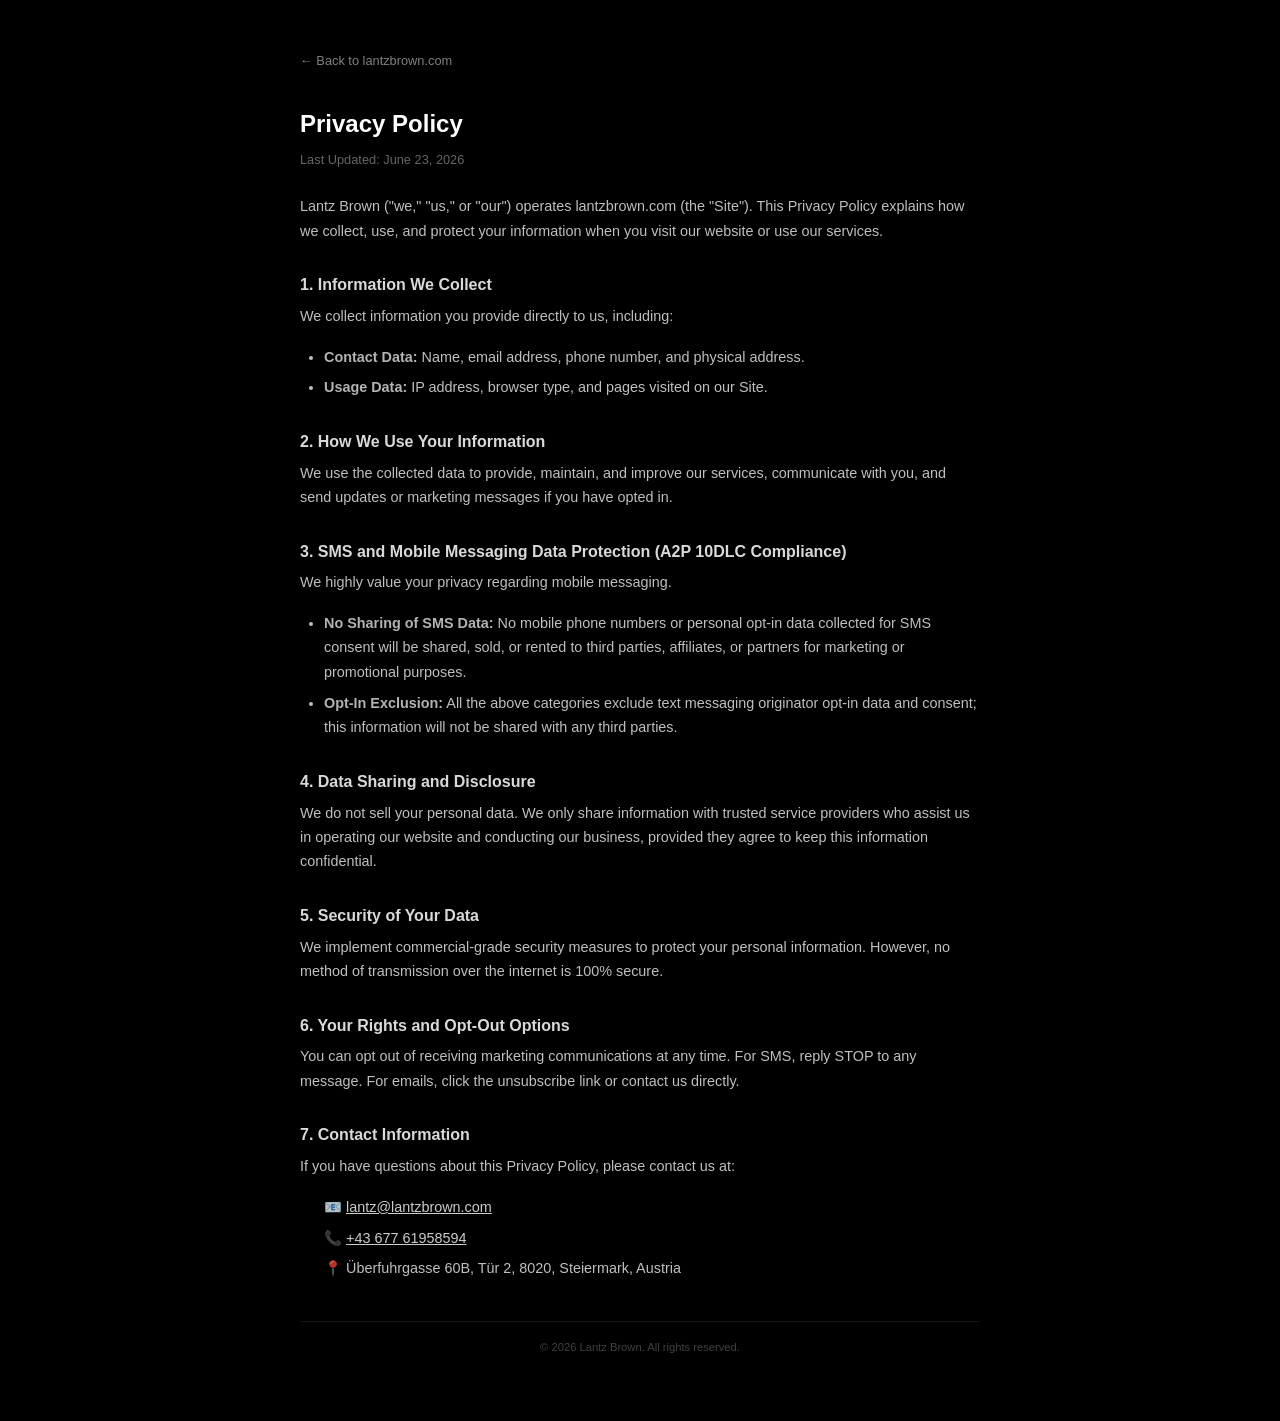
==== privacy.html @ 4243b412 "Move ToS and Privacy to separate pages, footer links only" ====
<!doctype html>
<html lang="en">
  <head>
    <meta charset="UTF-8" />
    <meta name="viewport" content="width=device-width, initial-scale=1.0" />
    <title>Privacy Policy — Lantz Brown</title>
    <link rel="icon" type="image/png" href="https://ik.imagekit.io/lantz/ChatGPT%20Image%20Jun%203,%202026,%2004_24_20%20PM.png">
    <style>
      *, *::before, *::after { margin:0; padding:0; box-sizing:border-box; }
      body { background:#000; color:rgba(255,255,255,0.75); font-family:-apple-system,BlinkMacSystemFont,'Segoe UI',Helvetica,Arial,sans-serif; font-size:0.9rem; line-height:1.7; padding:3rem 1.5rem 4rem; }
      .wrap { max-width:680px; margin:0 auto; }
      a { color:rgba(255,255,255,0.8); text-decoration:underline; }
      a:hover { color:#fff; }
      h1 { font-size:1.5rem; font-weight:700; color:#fff; margin-bottom:0.25rem; }
      .date { color:rgba(255,255,255,0.4); font-size:0.8rem; margin-bottom:1.5rem; }
      p { margin-bottom:1rem; }
      h2 { font-size:1rem; font-weight:600; color:rgba(255,255,255,0.85); margin:1.75rem 0 0.35rem; }
      ul { padding-left:1.5rem; margin-bottom:1rem; }
      li { margin-bottom:0.4rem; }
      li strong { color:rgba(255,255,255,0.7); }
      .contact li { list-style:none; }
      .back { display:inline-block; margin-bottom:2rem; font-size:0.8rem; color:rgba(255,255,255,0.5); text-decoration:none; }
      .back:hover { color:rgba(255,255,255,0.8); }
      .bottom { margin-top:2.5rem; padding-top:1rem; border-top:1px solid rgba(255,255,255,0.08); text-align:center; font-size:0.7rem; color:rgba(255,255,255,0.25); }
    </style>
  </head>
  <body>
    <div class="wrap">
      <a href="/" class="back">← Back to lantzbrown.com</a>
      <h1>Privacy Policy</h1>
      <p class="date">Last Updated: June 23, 2026</p>
      <p>Lantz Brown ("we," "us," or "our") operates lantzbrown.com (the "Site"). This Privacy Policy explains how we collect, use, and protect your information when you visit our website or use our services.</p>

      <h2>1. Information We Collect</h2>
      <p>We collect information you provide directly to us, including:</p>
      <ul>
        <li><strong>Contact Data:</strong> Name, email address, phone number, and physical address.</li>
        <li><strong>Usage Data:</strong> IP address, browser type, and pages visited on our Site.</li>
      </ul>

      <h2>2. How We Use Your Information</h2>
      <p>We use the collected data to provide, maintain, and improve our services, communicate with you, and send updates or marketing messages if you have opted in.</p>

      <h2>3. SMS and Mobile Messaging Data Protection (A2P 10DLC Compliance)</h2>
      <p>We highly value your privacy regarding mobile messaging.</p>
      <ul>
        <li><strong>No Sharing of SMS Data:</strong> No mobile phone numbers or personal opt-in data collected for SMS consent will be shared, sold, or rented to third parties, affiliates, or partners for marketing or promotional purposes.</li>
        <li><strong>Opt-In Exclusion:</strong> All the above categories exclude text messaging originator opt-in data and consent; this information will not be shared with any third parties.</li>
      </ul>

      <h2>4. Data Sharing and Disclosure</h2>
      <p>We do not sell your personal data. We only share information with trusted service providers who assist us in operating our website and conducting our business, provided they agree to keep this information confidential.</p>

      <h2>5. Security of Your Data</h2>
      <p>We implement commercial-grade security measures to protect your personal information. However, no method of transmission over the internet is 100% secure.</p>

      <h2>6. Your Rights and Opt-Out Options</h2>
      <p>You can opt out of receiving marketing communications at any time. For SMS, reply STOP to any message. For emails, click the unsubscribe link or contact us directly.</p>

      <h2>7. Contact Information</h2>
      <p>If you have questions about this Privacy Policy, please contact us at:</p>
      <ul class="contact">
        <li>📧 <a href="mailto:lantz@lantzbrown.com">lantz@lantzbrown.com</a></li>
        <li>📞 <a href="tel:+436****8594">+43 677 61958594</a></li>
        <li>📍 Überfuhrgasse 60B, Tür 2, 8020, Steiermark, Austria</li>
      </ul>

      <div class="bottom">© 2026 Lantz Brown. All rights reserved.</div>
    </div>
  </body>
</html>
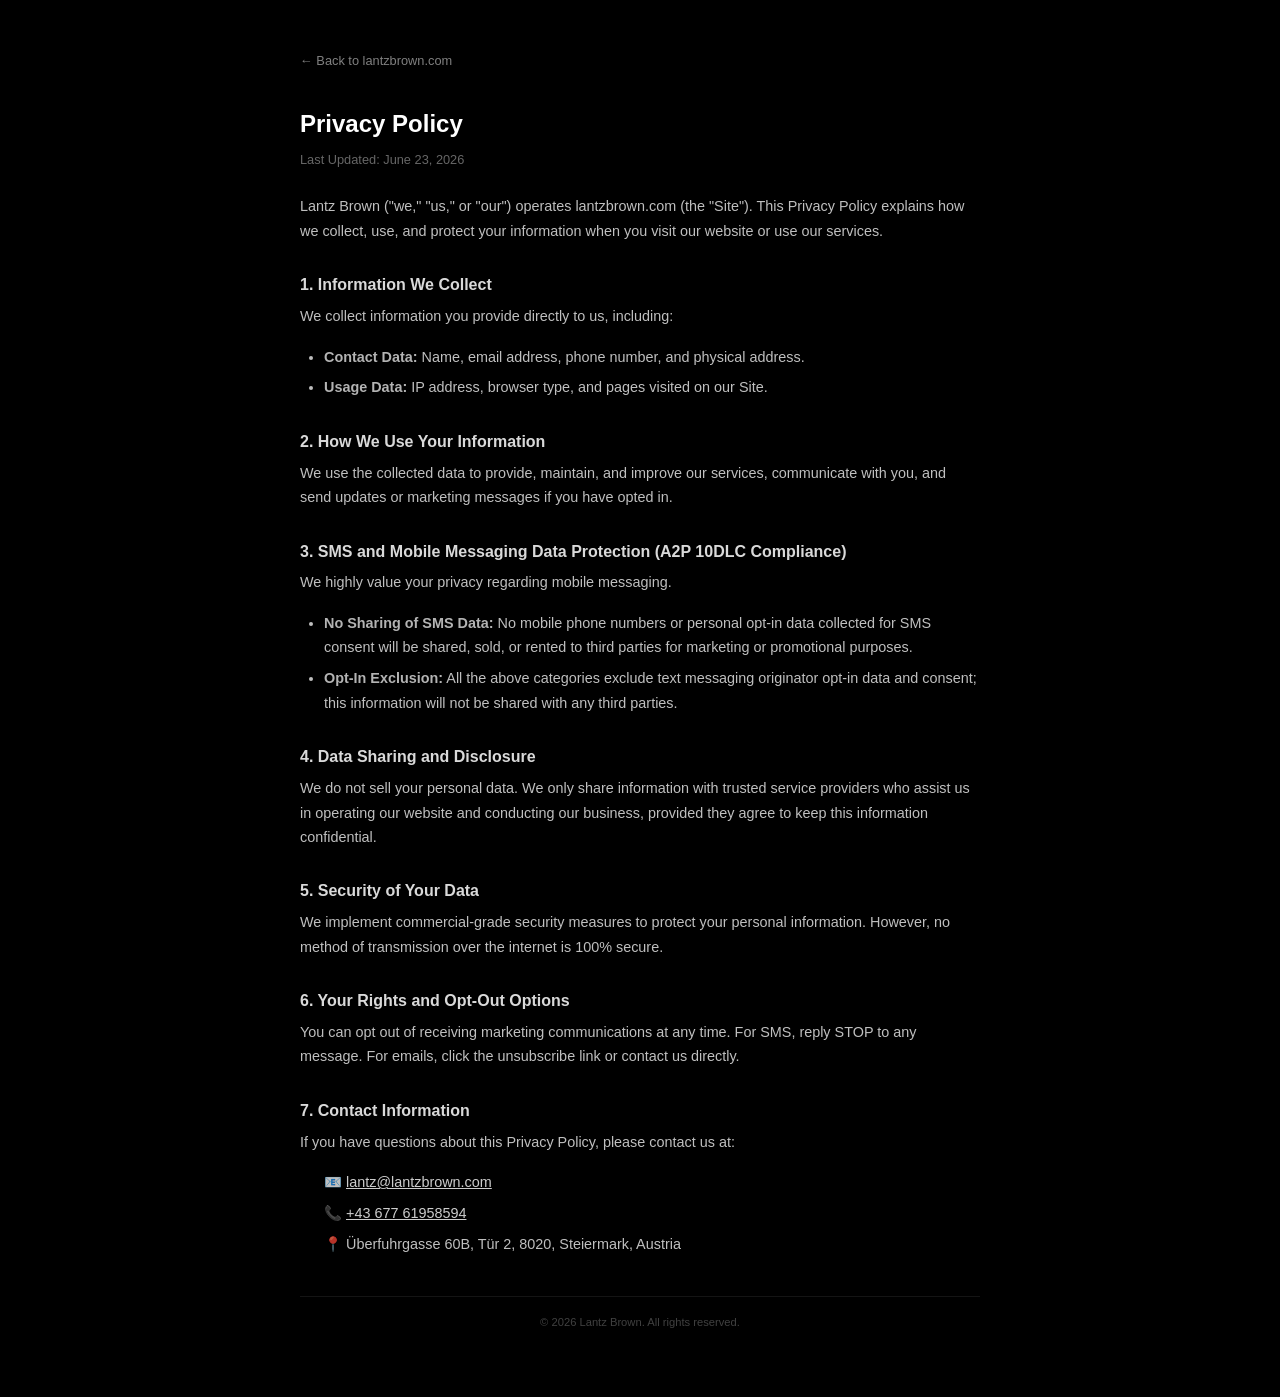
==== commit 057330bf: "Remove 'affiliates' and 'partners' from ToS and Privacy Policy" ====
--- a/privacy.html
+++ b/privacy.html
@@ -44,7 +44,7 @@
       <h2>3. SMS and Mobile Messaging Data Protection (A2P 10DLC Compliance)</h2>
       <p>We highly value your privacy regarding mobile messaging.</p>
       <ul>
-        <li><strong>No Sharing of SMS Data:</strong> No mobile phone numbers or personal opt-in data collected for SMS consent will be shared, sold, or rented to third parties, affiliates, or partners for marketing or promotional purposes.</li>
+        <li><strong>No Sharing of SMS Data:</strong> No mobile phone numbers or personal opt-in data collected for SMS consent will be shared, sold, or rented to third parties for marketing or promotional purposes.</li>
         <li><strong>Opt-In Exclusion:</strong> All the above categories exclude text messaging originator opt-in data and consent; this information will not be shared with any third parties.</li>
       </ul>
 
